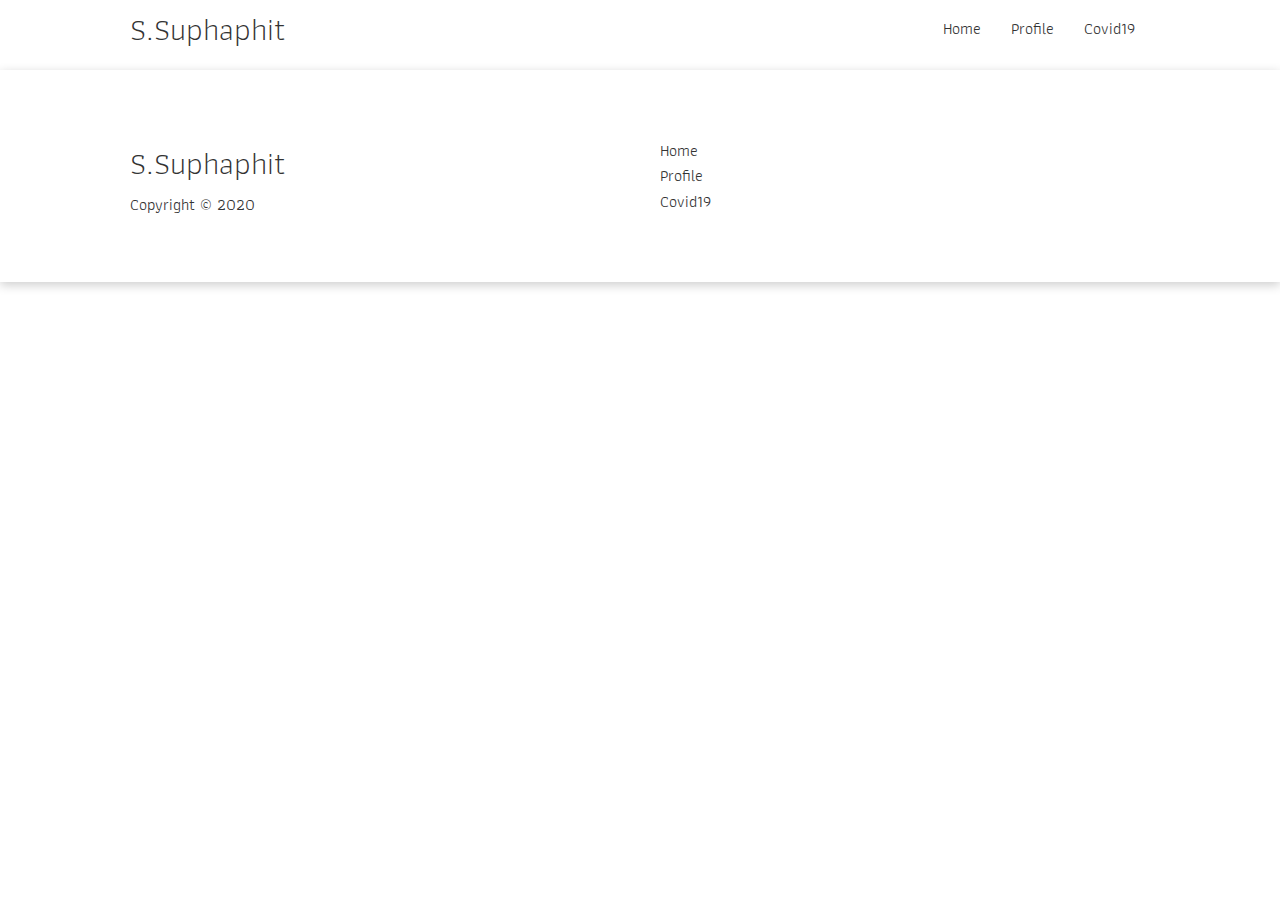
==== covid19.html @ 81d82ba7 "add footer and navbar to all page" ====
<!DOCTYPE html>
<html lang="en">
	<head>
		<meta charset="UTF-8" />
		<meta http-equiv="X-UA-Compatible" content="IE=edge" />
		<meta name="viewport" content="width=device-width, initial-scale=1.0" />
		<link rel="stylesheet" rel="preload" href="assets/css/style.css" as="style" />
		<title>Covid19</title>
	</head>
	<body>
		<!-- Navbar Section -->
		<section class="navbar">
			<div class="container flex">
				<h1>S.Suphaphit</h1>
				<nav>
					<ul>
						<li><a href="index.html">Home</a></li>
						<li><a href="profile.html">Profile</a></li>
                        <li><a href="covid19.html">Covid19</a></li>
					</ul>
				</nav>
			</div>
		</section>

        <!-- Footer Section -->
        <section>
			<footer class="footer py-5">
				<div class="container grid grid-3">
					<div>
						<h1>S.Suphaphit</h1>
						<p>Copyright &copy; 2020</p>
					</div>
					<nav>
						<ul>
							<li><a href="index.html">Home</a></li>
							<li><a href="profile.html">Profile</a></li>
							<li><a href="covid19.html">Covid19</a></li>
						</ul>
					</nav>
				</div>
			</footer>
		</section>
	</body>
</html>
---- assets/css/style.css ----
/* Table Settings */
/* 
1.Section Html Body Element Settings 
2.Section Navbar
3.Section Box
*/

@import url("https://fonts.googleapis.com/css?family=Athiti:400,500,600,700&display=swap");
@import url("https://fonts.googleapis.com/css?family=Poppins:400,500,600,700&display=swap");

/* Section Html Body Element Settings */
* {
	margin: 0;
	padding: 0;
	color: #333;
	line-height: 1.6;
	box-sizing: border-box;
	font-family: "Athiti", "Poppins";
}

ul {
	list-style-type: none;
}

a {
	text-decoration: none;
}

img {
    width: 150px;
    height: 150px;
}

h1 {
	font-weight: 300;
	line-height: 1.2;
	margin: 10px 0;
}

/* Section Utilies */
.container {
    max-width: 1100px;
    margin: 0 auto;
    padding: 0 40px;
    overflow: auto;
}

.card {
    background-color: #fff;
    color: #333;
    border-radius: 10px;
    box-shadow: 0 3px 10px rgba(0,0,0,0.2);
    padding: 20px;
    margin: 10px;
}

.flex {
    display: flex;
    justify-content: center;
    align-items: center;
}

.grid {
    display: grid;
    grid-template-columns: repeat(2, 1fr);
    gap: 20px;
    justify-content: center;
    align-items: center;
    height: 100%;
}

.btn {
  display: inline-block;
  padding: 10px 30px;
  cursor: pointer;
  border: none;
  border-radius: 5px;
  box-shadow: 0 3px 10px rgba(0,0,0,0.2);
}

.btn:hover {
  transform: scale(0.98);
}

/* Text sizes */
.md {
  font-size: 2rem;
}

.text-center {
  text-align: center;
}

/* Margin */
.my-1 {
  margin: 1rem 0;
}

.my-2 {
  margin: 1.5rem 0;
}

.my-3 {
  margin: 2rem 0;
}

.my-4 {
  margin: 3rem 0;
}

.my-5 {
  margin: 4rem 0;
}

.m-1 {
  margin: 1rem;
}

.m-2 {
  margin: 1.5rem;
}

.m-3 {
  margin: 2rem;
}

.m-4 {
  margin: 3rem;
}

.m-5 {
  margin: 4rem;
}

/* Padding */
.py-1 {
  padding: 1rem 0;
}

.py-2 {
  padding: 1.5rem 0;
}

.py-3 {
  padding: 2rem 0;
}

.py-4 {
  padding: 3rem 0;
}

.py-5 {
  padding: 4rem 0;
}

.p-1 {
  padding: 1rem;
}

.p-2 {
  padding: 1.5rem;
}

.p-3 {
  padding: 2rem;
}

.p-4 {
  padding: 3rem;
}

.p-5 {
  padding: 4rem;
}


/* Section Navbar */
.navbar {
	height: 70px;
	box-shadow: 0 3px 10px rgba(0, 0, 0, 0.2);
}

.navbar ul {
	display: flex;
}

.navbar a {
	margin: 0 5px;
	padding: 10px;
}

.navbar .flex {
	justify-content: space-between;
}


/* Section Box */
.box {
	height: 400px;
	position: relative;
}

.box h1 {
	font-size: 40px;
}

.box p {
	margin: 20px 0;
}

.box .grid {
	overflow: visible;
	grid-template-columns: 55% auto;
	gap: 30px;
}

.box-form {
	position: relative;
	top: 60px;
	height: 350px;
	width: 400px;
	padding: 40px;
	z-index: 100;
	justify-self: flex-end;
}

.box::before,
.box::after {
	content: "";
	position: absolute;
	height: 100px;
	bottom: -70px;
	right: 0;
	left: 0;
}

/* Section Box Card */
.box-card .flex {
	flex-wrap: wrap;
}

.box-card .card {
	text-align: center;
	margin: 18px 10px 40px;
	transition: transform 0.2s ease-in;
}

.box-card .card h4 {
	font-size: 20px;
	margin-bottom: 10px;
}

.box-card .card:hover {
	transform: translateY(-15px);
}

/* Section Footer */
.footer {
    background-color: #fff;
    box-shadow: 0 3px 10px rgba(0, 0, 0, 0.2);
    color:#333;
}

.footer a {
  margin: 0 10px;
}

/* Section Response Type Tablets and Under */
@media only screen and (max-width: 768px) {
	.grid,
	.box .grid,
    .box-card .grid {
		grid-template-columns: 1fr;
		grid-template-rows: 1fr;
	}

	.box {
		height: auto;
	}

	.box-text {
		text-align: center;
	}

	.box-form {
		justify-self: center;
		margin: auto;
	}
}

/* Section Response Type Mobile */
@media only screen and (max-width: 500px) {

    img {
        width: 70px;
        height: 70px;
    }

	.navbar {
		height: 110px;
	}

	.navbar .flex {
		flex-direction: column;
	}

	.navbar ul {
		padding: 10px;
		background-color: rgba(0, 0, 0, 0.1);
	}
}
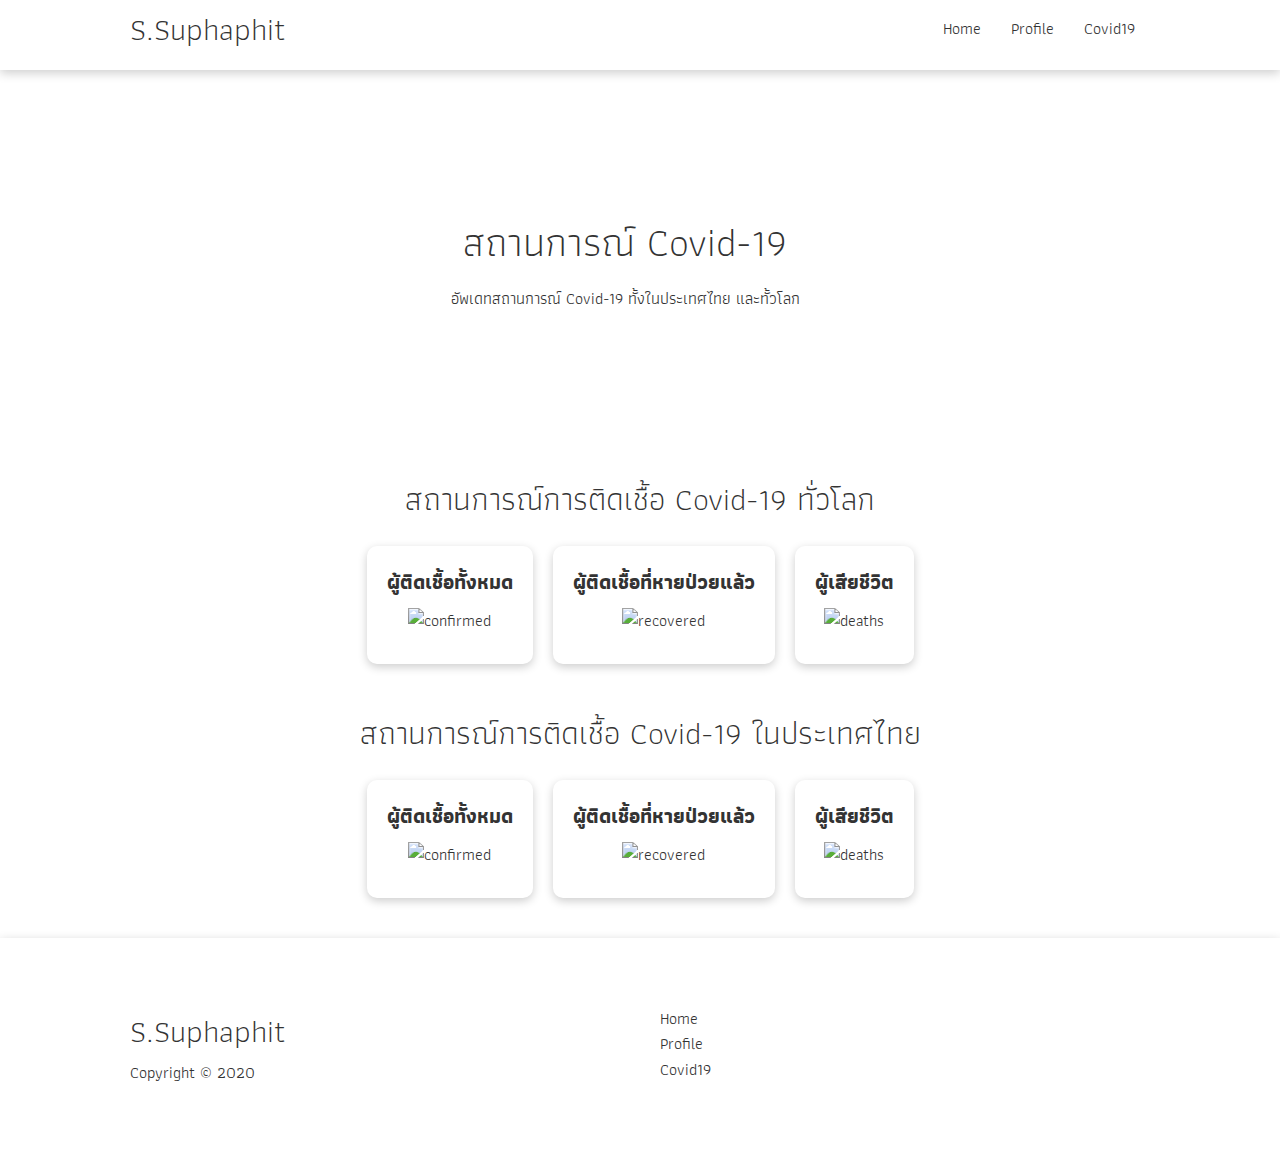
==== commit 3b28a532: "add covid19 page and file app.js" ====
--- a/covid19.html
+++ b/covid19.html
@@ -22,6 +22,78 @@
 			</div>
 		</section>
 
+        <!-- Box Section -->
+		<section class="box">
+			<div class="container grid">
+				<div class="box-text text-center">
+					<h1>สถานการณ์ Covid-19 </h1>
+					<p>อัพเดทสถานการณ์ Covid-19 ทั้งในประเทศไทย และทั้วโลก</p>
+					<h4 id="date-th"></h4>
+				</div>
+			</div>
+		</section>
+
+		<!-- Card Section -->
+		<section class="box-card">
+			<h1 class="md text-center">สถานการณ์การติดเชื้อ Covid-19 ทั่วโลก</h1>
+			<div class="container flex">
+				<div class="card">
+					<h4>ผู้ติดเชื้อทั้งหมด</h4>
+					<img
+						src="https://www.flaticon.com/svg/vstatic/svg/3845/3845289.svg?token=exp=1618568111~hmac=f410cc50648a46dc8b2641c890a4ce93"
+						alt="confirmed"
+					/>
+                    <h4 id="confirmed-global"></h4>
+				</div>
+				<div class="card">
+					<h4>ผู้ติดเชื้อที่หายป่วยแล้ว</h4>
+					<img
+						src="https://www.flaticon.com/svg/vstatic/svg/3845/3845035.svg?token=exp=1618568266~hmac=d6d80b15f7536d5287d98ff3230359c5"
+						alt="recovered"
+					/>
+                    <h4 id="recovered-global"></h4>
+				</div>
+				<div class="card">
+					<h4>ผู้เสียชีวิต</h4>
+					<img
+						src="https://www.flaticon.com/svg/vstatic/svg/3508/3508292.svg?token=exp=1618569175~hmac=68d134e0fc4f33e486a31e31ea19da22"
+						alt="deaths"
+					/>
+                    <h4 id="deaths-global"></h4>
+				</div>
+			</div>
+		</section>
+
+        <section class="box-card">
+			<h1 class="md text-center">สถานการณ์การติดเชื้อ Covid-19 ในประเทศไทย</h1>
+			<div class="container flex">
+				<div class="card">
+					<h4>ผู้ติดเชื้อทั้งหมด</h4>
+					<img
+						src="https://www.flaticon.com/svg/vstatic/svg/3845/3845289.svg?token=exp=1618568111~hmac=f410cc50648a46dc8b2641c890a4ce93"
+						alt="confirmed"
+					/>
+                    <h4 id="confirmed-th"></h4>
+				</div>
+				<div class="card">
+					<h4>ผู้ติดเชื้อที่หายป่วยแล้ว</h4>
+					<img
+						src="https://www.flaticon.com/svg/vstatic/svg/3845/3845035.svg?token=exp=1618568266~hmac=d6d80b15f7536d5287d98ff3230359c5"
+						alt="recovered"
+					/>
+                    <h4 id="recovered-th"></h4>
+				</div>
+				<div class="card">
+					<h4>ผู้เสียชีวิต</h4>
+					<img
+						src="https://www.flaticon.com/svg/vstatic/svg/3508/3508292.svg?token=exp=1618569175~hmac=68d134e0fc4f33e486a31e31ea19da22"
+						alt="deaths"
+					/>
+                    <h4 id="deaths-th"></h4>
+				</div>
+			</div>
+		</section>
+
         <!-- Footer Section -->
         <section>
 			<footer class="footer py-5">
@@ -40,5 +112,7 @@
 				</div>
 			</footer>
 		</section>
+
+        <script src="assets/js/app.js" defer></script>
 	</body>
 </html>
--- a/assets/css/style.css
+++ b/assets/css/style.css
@@ -173,6 +173,12 @@
   padding: 4rem;
 }
 
+/* Section Profile */
+.profile-img {
+    width: 100%;
+    height: 100%;
+    border-radius: 10px;
+}
 
 /* Section Navbar */
 .navbar {
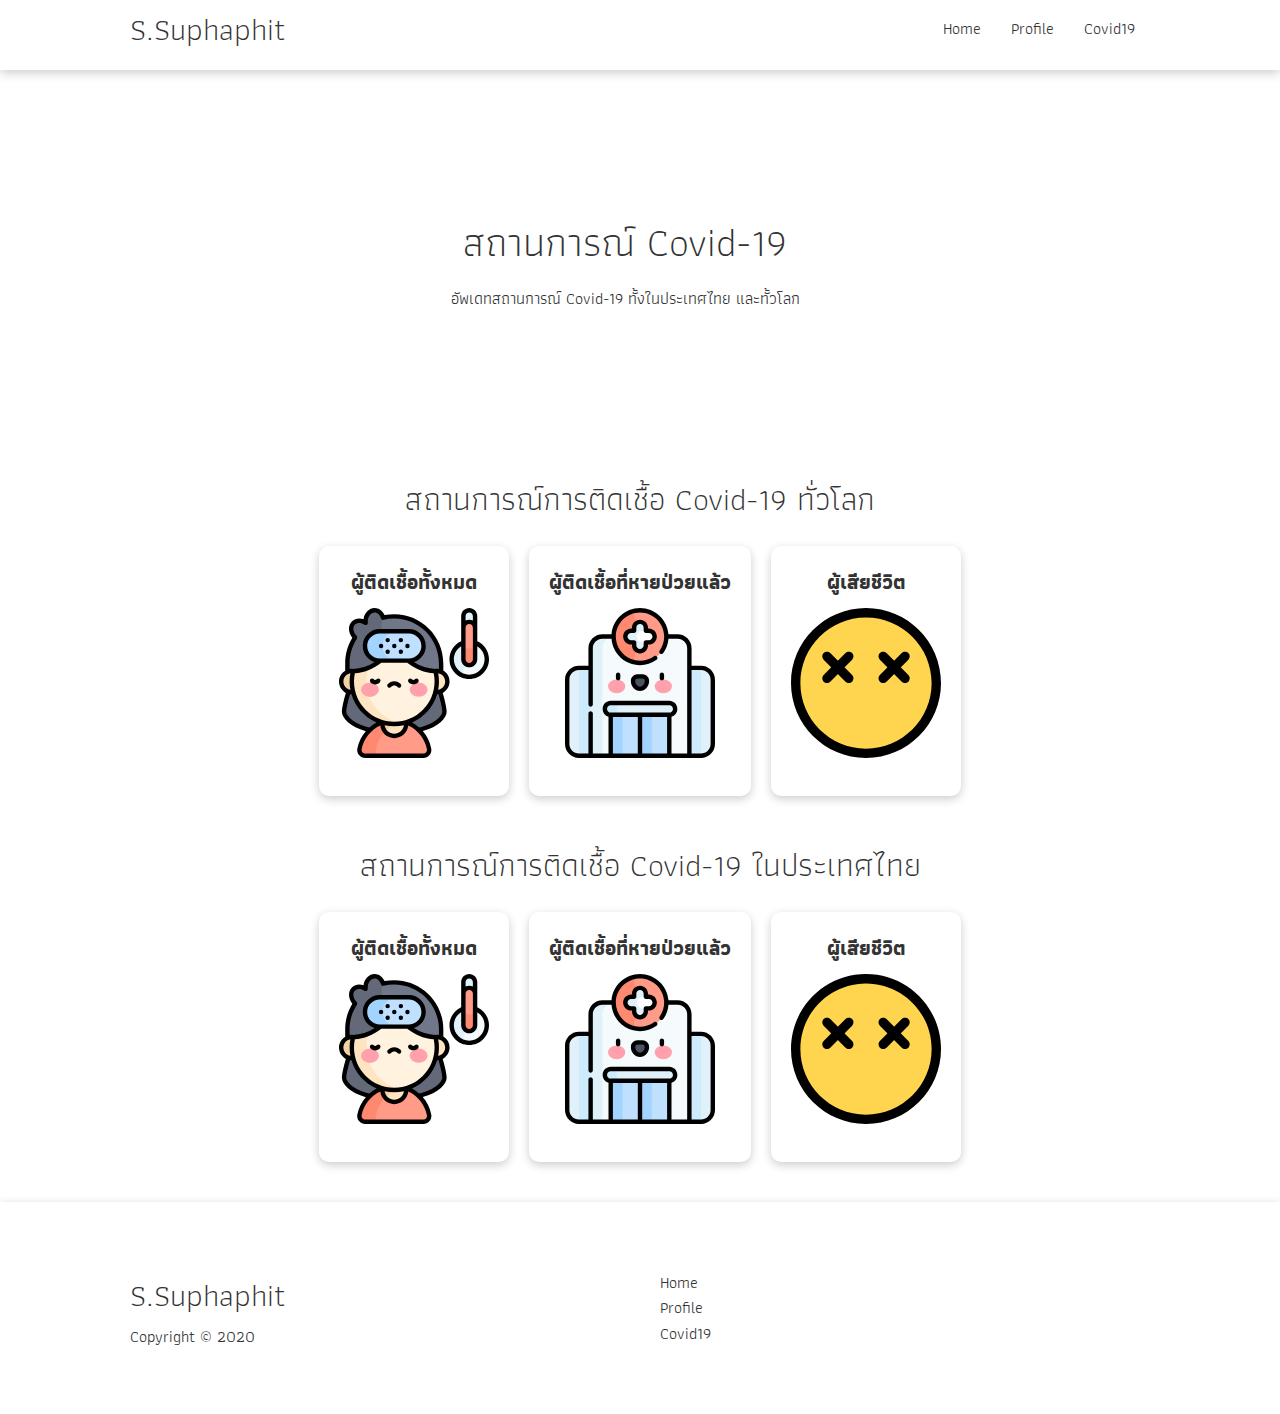
==== commit e793523a: "add picture and update code css" ====
--- a/covid19.html
+++ b/covid19.html
@@ -40,7 +40,7 @@
 				<div class="card">
 					<h4>ผู้ติดเชื้อทั้งหมด</h4>
 					<img
-						src="https://www.flaticon.com/svg/vstatic/svg/3845/3845289.svg?token=exp=1618568111~hmac=f410cc50648a46dc8b2641c890a4ce93"
+						src="assets/image/patient.svg"
 						alt="confirmed"
 					/>
                     <h4 id="confirmed-global"></h4>
@@ -48,7 +48,7 @@
 				<div class="card">
 					<h4>ผู้ติดเชื้อที่หายป่วยแล้ว</h4>
 					<img
-						src="https://www.flaticon.com/svg/vstatic/svg/3845/3845035.svg?token=exp=1618568266~hmac=d6d80b15f7536d5287d98ff3230359c5"
+						src="assets/image/hospital.svg"
 						alt="recovered"
 					/>
                     <h4 id="recovered-global"></h4>
@@ -56,7 +56,7 @@
 				<div class="card">
 					<h4>ผู้เสียชีวิต</h4>
 					<img
-						src="https://www.flaticon.com/svg/vstatic/svg/3508/3508292.svg?token=exp=1618569175~hmac=68d134e0fc4f33e486a31e31ea19da22"
+						src="assets/image/death.svg"
 						alt="deaths"
 					/>
                     <h4 id="deaths-global"></h4>
@@ -70,7 +70,7 @@
 				<div class="card">
 					<h4>ผู้ติดเชื้อทั้งหมด</h4>
 					<img
-						src="https://www.flaticon.com/svg/vstatic/svg/3845/3845289.svg?token=exp=1618568111~hmac=f410cc50648a46dc8b2641c890a4ce93"
+						src="assets/image/patient.svg"
 						alt="confirmed"
 					/>
                     <h4 id="confirmed-th"></h4>
@@ -78,7 +78,7 @@
 				<div class="card">
 					<h4>ผู้ติดเชื้อที่หายป่วยแล้ว</h4>
 					<img
-						src="https://www.flaticon.com/svg/vstatic/svg/3845/3845035.svg?token=exp=1618568266~hmac=d6d80b15f7536d5287d98ff3230359c5"
+						src="assets/image/hospital.svg"
 						alt="recovered"
 					/>
                     <h4 id="recovered-th"></h4>
@@ -86,7 +86,7 @@
 				<div class="card">
 					<h4>ผู้เสียชีวิต</h4>
 					<img
-						src="https://www.flaticon.com/svg/vstatic/svg/3508/3508292.svg?token=exp=1618569175~hmac=68d134e0fc4f33e486a31e31ea19da22"
+						src="assets/image/death.svg"
 						alt="deaths"
 					/>
                     <h4 id="deaths-th"></h4>
--- a/assets/css/style.css
+++ b/assets/css/style.css
@@ -92,81 +92,23 @@
 }
 
 /* Margin */
-.my-1 {
-  margin: 1rem 0;
-}
-
 .my-2 {
   margin: 1.5rem 0;
 }
 
-.my-3 {
-  margin: 2rem 0;
-}
-
-.my-4 {
-  margin: 3rem 0;
-}
-
 .my-5 {
   margin: 4rem 0;
 }
 
-.m-1 {
-  margin: 1rem;
-}
-
-.m-2 {
-  margin: 1.5rem;
-}
-
-.m-3 {
-  margin: 2rem;
-}
-
-.m-4 {
-  margin: 3rem;
-}
-
-.m-5 {
-  margin: 4rem;
-}
 
 /* Padding */
-.py-1 {
-  padding: 1rem 0;
-}
 
 .py-2 {
   padding: 1.5rem 0;
 }
 
-.py-3 {
-  padding: 2rem 0;
-}
-
-.py-4 {
-  padding: 3rem 0;
-}
-
 .py-5 {
   padding: 4rem 0;
-}
-
-.p-1 {
-  padding: 1rem;
-}
-
-.p-2 {
-  padding: 1.5rem;
-}
-
-.p-3 {
-  padding: 2rem;
-}
-
-.p-4 {
-  padding: 3rem;
 }
 
 .p-5 {
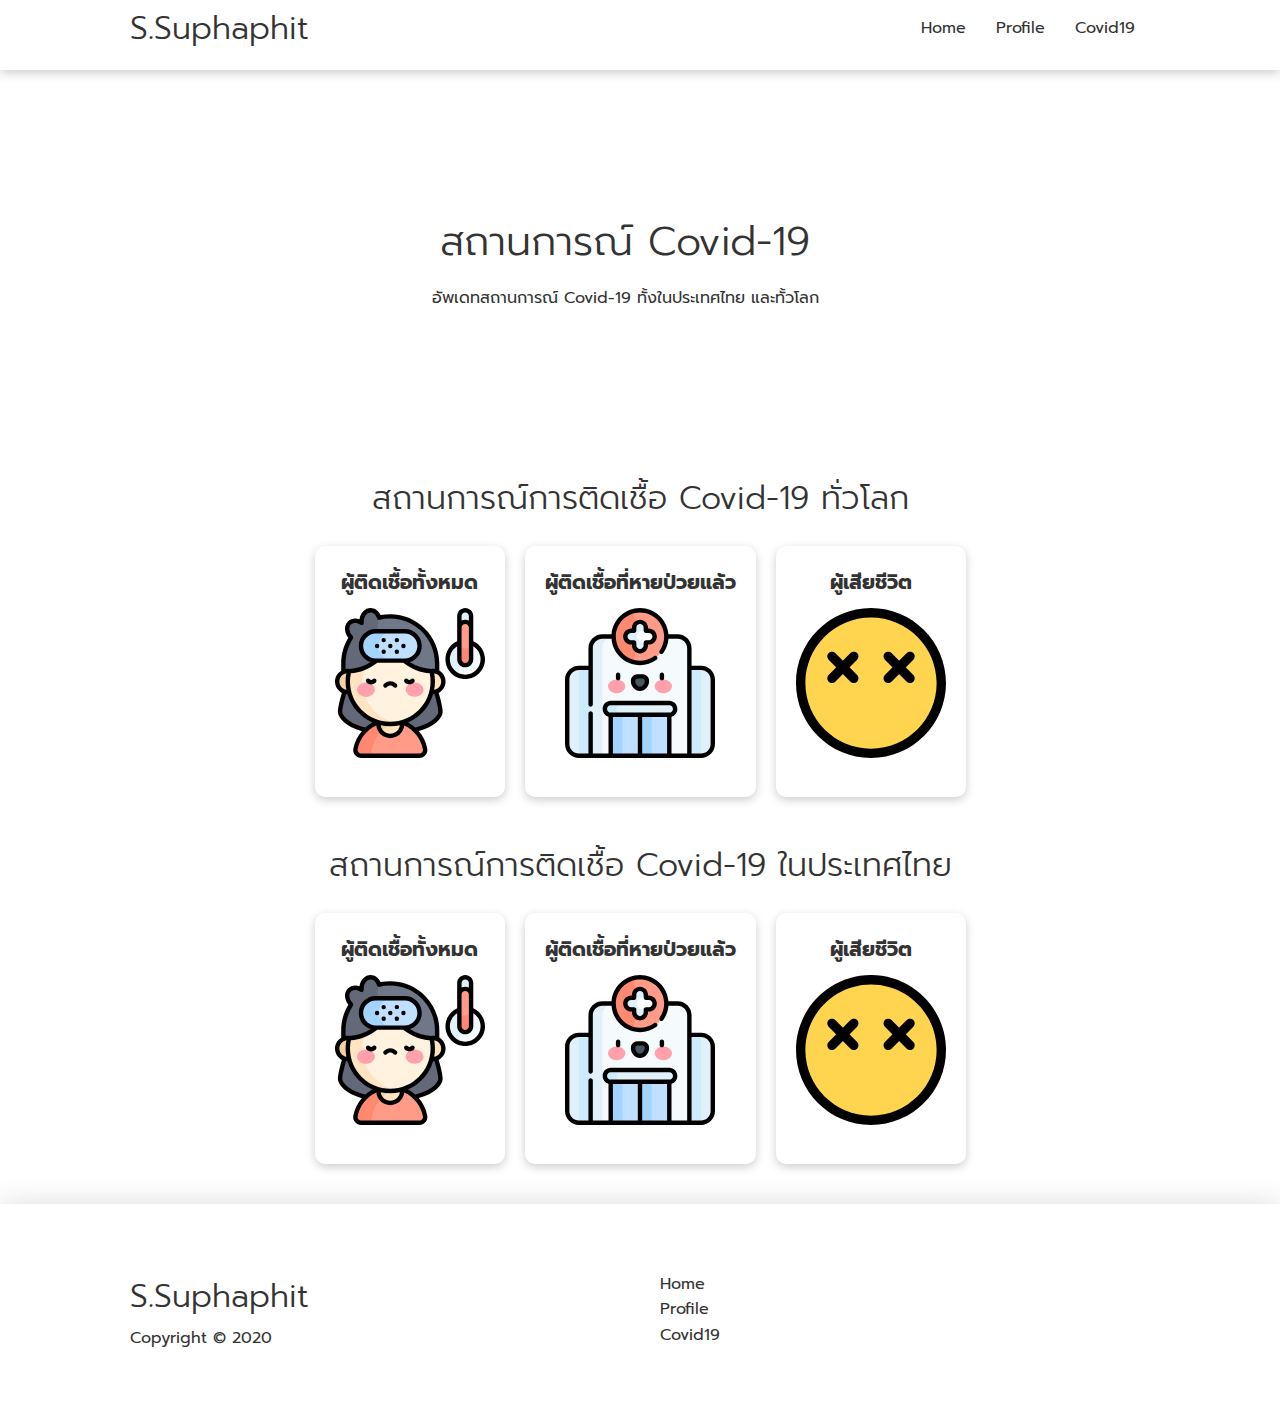
==== commit 3d068c28: "update javascript and css minify" ====
--- a/covid19.html
+++ b/covid19.html
@@ -1,118 +1,100 @@
 <!DOCTYPE html>
 <html lang="en">
-	<head>
-		<meta charset="UTF-8" />
-		<meta http-equiv="X-UA-Compatible" content="IE=edge" />
-		<meta name="viewport" content="width=device-width, initial-scale=1.0" />
-		<link rel="stylesheet" rel="preload" href="assets/css/style.css" as="style" />
-		<title>Covid19</title>
-	</head>
-	<body>
-		<!-- Navbar Section -->
-		<section class="navbar">
-			<div class="container flex">
-				<h1>S.Suphaphit</h1>
-				<nav>
-					<ul>
-						<li><a href="index.html">Home</a></li>
-						<li><a href="profile.html">Profile</a></li>
-                        <li><a href="covid19.html">Covid19</a></li>
-					</ul>
-				</nav>
-			</div>
-		</section>
+  <head>
+    <meta charset="UTF-8" />
+    <meta http-equiv="X-UA-Compatible" content="IE=edge" />
+    <meta name="viewport" content="width=device-width, initial-scale=1.0" />
+    <link rel="stylesheet" rel="preload" href="assets/css/style.css" as="style" />
+    <title>Covid19</title>
+  </head>
+  <body>
+    <!-- Navbar Section -->
+    <section class="navbar">
+      <div class="container flex">
+        <h1>S.Suphaphit</h1>
+        <nav>
+          <ul>
+            <li><a href="index.html">Home</a></li>
+            <li><a href="profile.html">Profile</a></li>
+            <li><a href="covid19.html">Covid19</a></li>
+          </ul>
+        </nav>
+      </div>
+    </section>
 
-        <!-- Box Section -->
-		<section class="box">
-			<div class="container grid">
-				<div class="box-text text-center">
-					<h1>สถานการณ์ Covid-19 </h1>
-					<p>อัพเดทสถานการณ์ Covid-19 ทั้งในประเทศไทย และทั้วโลก</p>
-					<h4 id="date-th"></h4>
-				</div>
-			</div>
-		</section>
+    <!-- Box Section -->
+    <section class="box">
+      <div class="container grid">
+        <div class="box-text text-center">
+          <h1>สถานการณ์ Covid-19</h1>
+          <p>อัพเดทสถานการณ์ Covid-19 ทั้งในประเทศไทย และทั้วโลก</p>
+          <h4 id="date-th"></h4>
+        </div>
+      </div>
+    </section>
 
-		<!-- Card Section -->
-		<section class="box-card">
-			<h1 class="md text-center">สถานการณ์การติดเชื้อ Covid-19 ทั่วโลก</h1>
-			<div class="container flex">
-				<div class="card">
-					<h4>ผู้ติดเชื้อทั้งหมด</h4>
-					<img
-						src="assets/image/patient.svg"
-						alt="confirmed"
-					/>
-                    <h4 id="confirmed-global"></h4>
-				</div>
-				<div class="card">
-					<h4>ผู้ติดเชื้อที่หายป่วยแล้ว</h4>
-					<img
-						src="assets/image/hospital.svg"
-						alt="recovered"
-					/>
-                    <h4 id="recovered-global"></h4>
-				</div>
-				<div class="card">
-					<h4>ผู้เสียชีวิต</h4>
-					<img
-						src="assets/image/death.svg"
-						alt="deaths"
-					/>
-                    <h4 id="deaths-global"></h4>
-				</div>
-			</div>
-		</section>
+    <!-- Card Section -->
+    <section class="box-card">
+      <h1 class="md text-center">สถานการณ์การติดเชื้อ Covid-19 ทั่วโลก</h1>
+      <div class="container flex">
+        <div class="card">
+          <h4>ผู้ติดเชื้อทั้งหมด</h4>
+          <img src="assets/image/patient.svg" alt="confirmed" />
+          <h4 id="confirmed-global"></h4>
+        </div>
+        <div class="card">
+          <h4>ผู้ติดเชื้อที่หายป่วยแล้ว</h4>
+          <img src="assets/image/hospital.svg" alt="recovered" />
+          <h4 id="recovered-global"></h4>
+        </div>
+        <div class="card">
+          <h4>ผู้เสียชีวิต</h4>
+          <img src="assets/image/death.svg" alt="deaths" />
+          <h4 id="deaths-global"></h4>
+        </div>
+      </div>
+    </section>
 
-        <section class="box-card">
-			<h1 class="md text-center">สถานการณ์การติดเชื้อ Covid-19 ในประเทศไทย</h1>
-			<div class="container flex">
-				<div class="card">
-					<h4>ผู้ติดเชื้อทั้งหมด</h4>
-					<img
-						src="assets/image/patient.svg"
-						alt="confirmed"
-					/>
-                    <h4 id="confirmed-th"></h4>
-				</div>
-				<div class="card">
-					<h4>ผู้ติดเชื้อที่หายป่วยแล้ว</h4>
-					<img
-						src="assets/image/hospital.svg"
-						alt="recovered"
-					/>
-                    <h4 id="recovered-th"></h4>
-				</div>
-				<div class="card">
-					<h4>ผู้เสียชีวิต</h4>
-					<img
-						src="assets/image/death.svg"
-						alt="deaths"
-					/>
-                    <h4 id="deaths-th"></h4>
-				</div>
-			</div>
-		</section>
+    <section class="box-card">
+      <h1 class="md text-center">สถานการณ์การติดเชื้อ Covid-19 ในประเทศไทย</h1>
+      <div class="container flex">
+        <div class="card">
+          <h4>ผู้ติดเชื้อทั้งหมด</h4>
+          <img src="assets/image/patient.svg" alt="confirmed" />
+          <h4 id="confirmed-th"></h4>
+        </div>
+        <div class="card">
+          <h4>ผู้ติดเชื้อที่หายป่วยแล้ว</h4>
+          <img src="assets/image/hospital.svg" alt="recovered" />
+          <h4 id="recovered-th"></h4>
+        </div>
+        <div class="card">
+          <h4>ผู้เสียชีวิต</h4>
+          <img src="assets/image/death.svg" alt="deaths" />
+          <h4 id="deaths-th"></h4>
+        </div>
+      </div>
+    </section>
 
-        <!-- Footer Section -->
-        <section>
-			<footer class="footer py-5">
-				<div class="container grid grid-3">
-					<div>
-						<h1>S.Suphaphit</h1>
-						<p>Copyright &copy; 2020</p>
-					</div>
-					<nav>
-						<ul>
-							<li><a href="index.html">Home</a></li>
-							<li><a href="profile.html">Profile</a></li>
-							<li><a href="covid19.html">Covid19</a></li>
-						</ul>
-					</nav>
-				</div>
-			</footer>
-		</section>
+    <!-- Footer Section -->
+    <section>
+      <footer class="footer py-5">
+        <div class="container grid grid-3">
+          <div>
+            <h1>S.Suphaphit</h1>
+            <p>Copyright &copy; 2020</p>
+          </div>
+          <nav>
+            <ul>
+              <li><a href="index.html">Home</a></li>
+              <li><a href="profile.html">Profile</a></li>
+              <li><a href="covid19.html">Covid19</a></li>
+            </ul>
+          </nav>
+        </div>
+      </footer>
+    </section>
 
-        <script src="assets/js/app.js" defer></script>
-	</body>
+    <script src="assets/js/app.min.js" defer></script>
+  </body>
 </html>
--- a/assets/css/style.css
+++ b/assets/css/style.css
@@ -5,68 +5,68 @@
 3.Section Box
 */
 
-@import url("https://fonts.googleapis.com/css?family=Athiti:400,500,600,700&display=swap");
-@import url("https://fonts.googleapis.com/css?family=Poppins:400,500,600,700&display=swap");
+@import url('https://fonts.googleapis.com/css?family=Athiti:400,500,600,700&display=swap');
+@import url('https://fonts.googleapis.com/css?family=Prompt:400,500,600,700&display=swap');
 
 /* Section Html Body Element Settings */
 * {
-	margin: 0;
-	padding: 0;
-	color: #333;
-	line-height: 1.6;
-	box-sizing: border-box;
-	font-family: "Athiti", "Poppins";
+  margin: 0;
+  padding: 0;
+  color: #333;
+  line-height: 1.6;
+  box-sizing: border-box;
+  font-family: 'Prompt';
 }
 
 ul {
-	list-style-type: none;
+  list-style-type: none;
 }
 
 a {
-	text-decoration: none;
+  text-decoration: none;
 }
 
 img {
-    width: 150px;
-    height: 150px;
+  width: 150px;
+  height: 150px;
 }
 
 h1 {
-	font-weight: 300;
-	line-height: 1.2;
-	margin: 10px 0;
+  font-weight: 300;
+  line-height: 1.2;
+  margin: 10px 0;
 }
 
 /* Section Utilies */
 .container {
-    max-width: 1100px;
-    margin: 0 auto;
-    padding: 0 40px;
-    overflow: auto;
+  max-width: 1100px;
+  margin: 0 auto;
+  padding: 0 40px;
+  overflow: auto;
 }
 
 .card {
-    background-color: #fff;
-    color: #333;
-    border-radius: 10px;
-    box-shadow: 0 3px 10px rgba(0,0,0,0.2);
-    padding: 20px;
-    margin: 10px;
+  background-color: #fff;
+  color: #333;
+  border-radius: 10px;
+  box-shadow: 0 3px 10px rgba(0, 0, 0, 0.2);
+  padding: 20px;
+  margin: 10px;
 }
 
 .flex {
-    display: flex;
-    justify-content: center;
-    align-items: center;
+  display: flex;
+  justify-content: center;
+  align-items: center;
 }
 
 .grid {
-    display: grid;
-    grid-template-columns: repeat(2, 1fr);
-    gap: 20px;
-    justify-content: center;
-    align-items: center;
-    height: 100%;
+  display: grid;
+  grid-template-columns: repeat(2, 1fr);
+  gap: 20px;
+  justify-content: center;
+  align-items: center;
+  height: 100%;
 }
 
 .btn {
@@ -75,7 +75,7 @@
   cursor: pointer;
   border: none;
   border-radius: 5px;
-  box-shadow: 0 3px 10px rgba(0,0,0,0.2);
+  box-shadow: 0 3px 10px rgba(0, 0, 0, 0.2);
 }
 
 .btn:hover {
@@ -100,7 +100,6 @@
   margin: 4rem 0;
 }
 
-
 /* Padding */
 
 .py-2 {
@@ -117,96 +116,100 @@
 
 /* Section Profile */
 .profile-img {
-    width: 100%;
-    height: 100%;
-    border-radius: 10px;
+  width: 100%;
+  height: 100%;
+  border-radius: 10px;
 }
 
 /* Section Navbar */
 .navbar {
-	height: 70px;
-	box-shadow: 0 3px 10px rgba(0, 0, 0, 0.2);
+  height: 70px;
+  box-shadow: 0 3px 10px rgba(0, 0, 0, 0.2);
 }
 
 .navbar ul {
-	display: flex;
+  display: flex;
 }
 
 .navbar a {
-	margin: 0 5px;
-	padding: 10px;
+  margin: 0 5px;
+  padding: 10px;
 }
 
 .navbar .flex {
-	justify-content: space-between;
-}
-
+  justify-content: space-between;
+}
 
 /* Section Box */
 .box {
-	height: 400px;
-	position: relative;
+  height: 400px;
+  position: relative;
 }
 
 .box h1 {
-	font-size: 40px;
+  font-size: 40px;
 }
 
 .box p {
-	margin: 20px 0;
+  margin: 20px 0;
 }
 
 .box .grid {
-	overflow: visible;
-	grid-template-columns: 55% auto;
-	gap: 30px;
+  overflow: visible;
+  grid-template-columns: 55% auto;
+  gap: 30px;
 }
 
 .box-form {
-	position: relative;
-	top: 60px;
-	height: 350px;
-	width: 400px;
-	padding: 40px;
-	z-index: 100;
-	justify-self: flex-end;
+  position: relative;
+  top: 60px;
+  height: 350px;
+  width: 400px;
+  padding: 40px;
+  z-index: 100;
+  justify-self: flex-end;
 }
 
 .box::before,
 .box::after {
-	content: "";
-	position: absolute;
-	height: 100px;
-	bottom: -70px;
-	right: 0;
-	left: 0;
+  content: '';
+  position: absolute;
+  height: 100px;
+  bottom: -70px;
+  right: 0;
+  left: 0;
+}
+
+.box-detail {
+  padding: 10rem 0;
+  height: 700px;
 }
 
 /* Section Box Card */
 .box-card .flex {
-	flex-wrap: wrap;
+  flex-wrap: wrap;
 }
 
 .box-card .card {
-	text-align: center;
-	margin: 18px 10px 40px;
-	transition: transform 0.2s ease-in;
+  text-align: center;
+  margin: 18px 10px 40px;
+  transition: transform 0.2s ease-in;
 }
 
 .box-card .card h4 {
-	font-size: 20px;
-	margin-bottom: 10px;
+  font-size: 20px;
+  margin-bottom: 10px;
 }
 
 .box-card .card:hover {
-	transform: translateY(-15px);
+  transform: translateY(-15px);
 }
 
 /* Section Footer */
 .footer {
-    background-color: #fff;
-    box-shadow: 0 3px 10px rgba(0, 0, 0, 0.2);
-    color:#333;
+  background-color: #fff;
+  box-shadow: 0 5px 30px rgba(0, 0, 0, 0.2);
+  color: #333;
 }
 
 .footer a {
@@ -215,45 +218,60 @@
 
 /* Section Response Type Tablets and Under */
 @media only screen and (max-width: 768px) {
-	.grid,
-	.box .grid,
-    .box-card .grid {
-		grid-template-columns: 1fr;
-		grid-template-rows: 1fr;
-	}
-
-	.box {
-		height: auto;
-	}
-
-	.box-text {
-		text-align: center;
-	}
-
-	.box-form {
-		justify-self: center;
-		margin: auto;
-	}
+  .grid,
+  .box .grid,
+  .box-card .grid,
+  .footer .grid {
+    grid-template-columns: 1fr;
+    grid-template-rows: 1fr;
+  }
+
+  .box {
+    height: auto;
+  }
+
+  .box-text {
+    text-align: center;
+  }
+
+  .box-form {
+    justify-self: center;
+    margin: auto;
+  }
 }
 
 /* Section Response Type Mobile */
 @media only screen and (max-width: 500px) {
-
-    img {
-        width: 70px;
-        height: 70px;
-    }
-
-	.navbar {
-		height: 110px;
-	}
-
-	.navbar .flex {
-		flex-direction: column;
-	}
-
-	.navbar ul {
-		padding: 10px;
-		background-color: rgba(0, 0, 0, 0.1);
-	}
-}
+  img {
+    width: 70px;
+    height: 70px;
+  }
+
+  .navbar {
+    height: 110px;
+  }
+
+  .navbar .flex {
+    flex-direction: column;
+  }
+
+  .navbar ul {
+    padding: 10px;
+    background-color: rgba(0, 0, 0, 0.1);
+    border-radius: 12px;
+  }
+
+  .box-form {
+    width: 95%;
+  }
+
+  .box-detail {
+    padding: 10rem 0;
+    height: 500px;
+  }
+
+  .profile-img {
+    width: 250px;
+    height: 250px;
+  }
+}
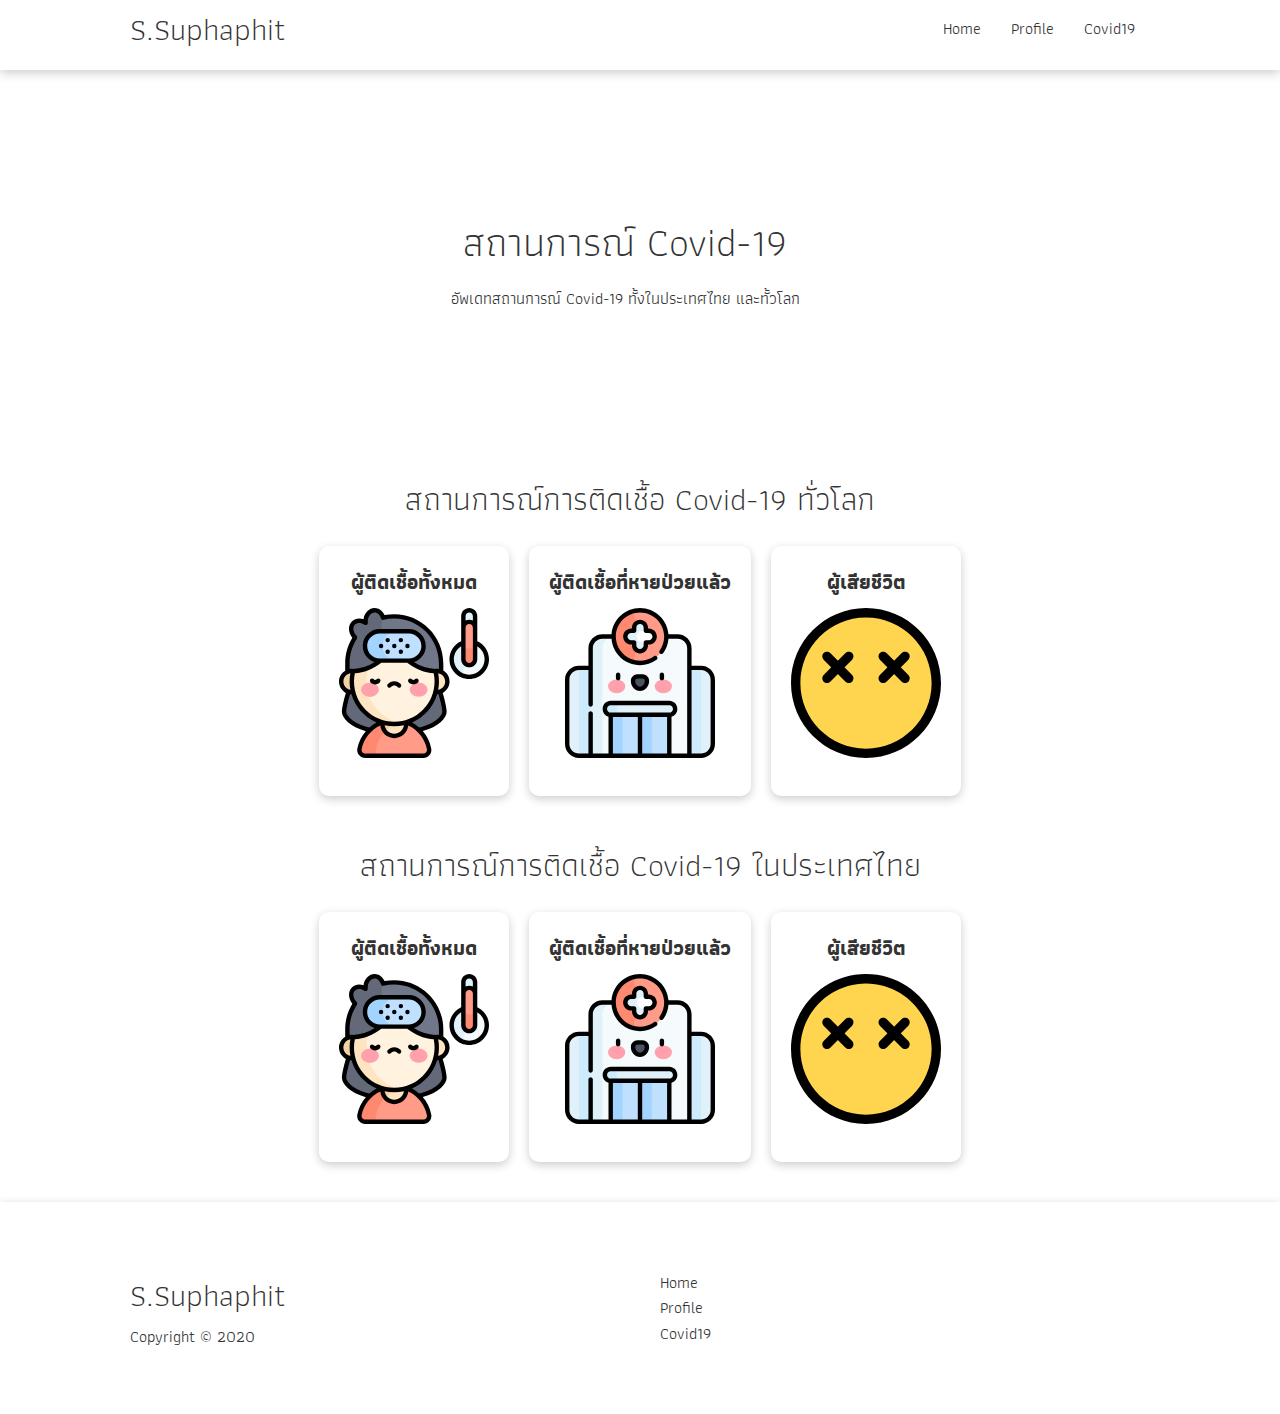
==== commit 2cc7c55d: "Update function && comments" ====
--- a/covid19.html
+++ b/covid19.html
@@ -1,100 +1,102 @@
 <!DOCTYPE html>
 <html lang="en">
-  <head>
-    <meta charset="UTF-8" />
-    <meta http-equiv="X-UA-Compatible" content="IE=edge" />
-    <meta name="viewport" content="width=device-width, initial-scale=1.0" />
-    <link rel="stylesheet" rel="preload" href="assets/css/style.css" as="style" />
-    <title>Covid19</title>
-  </head>
-  <body>
-    <!-- Navbar Section -->
-    <section class="navbar">
-      <div class="container flex">
-        <h1>S.Suphaphit</h1>
-        <nav>
-          <ul>
-            <li><a href="index.html">Home</a></li>
-            <li><a href="profile.html">Profile</a></li>
-            <li><a href="covid19.html">Covid19</a></li>
-          </ul>
-        </nav>
-      </div>
-    </section>
+	<head>
+		<meta charset="UTF-8" />
+		<meta http-equiv="X-UA-Compatible" content="IE=edge" />
+		<meta name="viewport" content="width=device-width, initial-scale=1.0" />
+		<link rel="stylesheet" rel="preload" href="assets/css/style.css" as="style" />
+    <link rel="stylesheet" rel="preload" href="assets/css/style.min.css" as="style" />
+		<title>Covid19</title>
+	</head>
+	<body>
+		<!-- Navbar Section -->
+		<section class="navbar">
+			<div class="container flex">
+				<h1>S.Suphaphit</h1>
+				<nav>
+					<ul>
+						<li><a href="index.html">Home</a></li>
+						<li><a href="profile.html">Profile</a></li>
+						<li><a href="covid19.html">Covid19</a></li>
+					</ul>
+				</nav>
+			</div>
+		</section>
 
-    <!-- Box Section -->
-    <section class="box">
-      <div class="container grid">
-        <div class="box-text text-center">
-          <h1>สถานการณ์ Covid-19</h1>
-          <p>อัพเดทสถานการณ์ Covid-19 ทั้งในประเทศไทย และทั้วโลก</p>
-          <h4 id="date-th"></h4>
-        </div>
-      </div>
-    </section>
+		<!-- Box Section -->
+		<section class="box">
+			<div class="container grid">
+				<div class="box-text text-center">
+					<h1>สถานการณ์ Covid-19</h1>
+					<p>อัพเดทสถานการณ์ Covid-19 ทั้งในประเทศไทย และทั้วโลก</p>
+					<h4 id="date-th"></h4>
+				</div>
+			</div>
+		</section>
 
-    <!-- Card Section -->
-    <section class="box-card">
-      <h1 class="md text-center">สถานการณ์การติดเชื้อ Covid-19 ทั่วโลก</h1>
-      <div class="container flex">
-        <div class="card">
-          <h4>ผู้ติดเชื้อทั้งหมด</h4>
-          <img src="assets/image/patient.svg" alt="confirmed" />
-          <h4 id="confirmed-global"></h4>
-        </div>
-        <div class="card">
-          <h4>ผู้ติดเชื้อที่หายป่วยแล้ว</h4>
-          <img src="assets/image/hospital.svg" alt="recovered" />
-          <h4 id="recovered-global"></h4>
-        </div>
-        <div class="card">
-          <h4>ผู้เสียชีวิต</h4>
-          <img src="assets/image/death.svg" alt="deaths" />
-          <h4 id="deaths-global"></h4>
-        </div>
-      </div>
-    </section>
+		<!-- Card Section Covid-global -->
+		<section class="box-card">
+			<h1 class="md text-center">สถานการณ์การติดเชื้อ Covid-19 ทั่วโลก</h1>
+			<div class="container flex">
+				<div class="card">
+					<h4>ผู้ติดเชื้อทั้งหมด</h4>
+					<img src="assets/image/patient.svg" alt="confirmed" />
+					<h4 id="confirmed-global"></h4>
+				</div>
+				<div class="card">
+					<h4>ผู้ติดเชื้อที่หายป่วยแล้ว</h4>
+					<img src="assets/image/hospital.svg" alt="recovered" />
+					<h4 id="recovered-global"></h4>
+				</div>
+				<div class="card">
+					<h4>ผู้เสียชีวิต</h4>
+					<img src="assets/image/death.svg" alt="deaths" />
+					<h4 id="deaths-global"></h4>
+				</div>
+			</div>
+		</section>
 
-    <section class="box-card">
-      <h1 class="md text-center">สถานการณ์การติดเชื้อ Covid-19 ในประเทศไทย</h1>
-      <div class="container flex">
-        <div class="card">
-          <h4>ผู้ติดเชื้อทั้งหมด</h4>
-          <img src="assets/image/patient.svg" alt="confirmed" />
-          <h4 id="confirmed-th"></h4>
-        </div>
-        <div class="card">
-          <h4>ผู้ติดเชื้อที่หายป่วยแล้ว</h4>
-          <img src="assets/image/hospital.svg" alt="recovered" />
-          <h4 id="recovered-th"></h4>
-        </div>
-        <div class="card">
-          <h4>ผู้เสียชีวิต</h4>
-          <img src="assets/image/death.svg" alt="deaths" />
-          <h4 id="deaths-th"></h4>
-        </div>
-      </div>
-    </section>
+		<!-- Card Section Covid-th -->
+		<section class="box-card">
+			<h1 class="md text-center">สถานการณ์การติดเชื้อ Covid-19 ในประเทศไทย</h1>
+			<div class="container flex">
+				<div class="card">
+					<h4>ผู้ติดเชื้อทั้งหมด</h4>
+					<img src="assets/image/patient.svg" alt="confirmed" />
+					<h4 id="confirmed-th"></h4>
+				</div>
+				<div class="card">
+					<h4>ผู้ติดเชื้อที่หายป่วยแล้ว</h4>
+					<img src="assets/image/hospital.svg" alt="recovered" />
+					<h4 id="recovered-th"></h4>
+				</div>
+				<div class="card">
+					<h4>ผู้เสียชีวิต</h4>
+					<img src="assets/image/death.svg" alt="deaths" />
+					<h4 id="deaths-th"></h4>
+				</div>
+			</div>
+		</section>
 
-    <!-- Footer Section -->
-    <section>
-      <footer class="footer py-5">
-        <div class="container grid grid-3">
-          <div>
-            <h1>S.Suphaphit</h1>
-            <p>Copyright &copy; 2020</p>
-          </div>
-          <nav>
-            <ul>
-              <li><a href="index.html">Home</a></li>
-              <li><a href="profile.html">Profile</a></li>
-              <li><a href="covid19.html">Covid19</a></li>
-            </ul>
-          </nav>
-        </div>
-      </footer>
-    </section>
+		<!-- Footer Section -->
+		<section>
+			<footer class="footer py-5">
+				<div class="container grid grid-3">
+					<div>
+						<h1>S.Suphaphit</h1>
+						<p>Copyright &copy; 2020</p>
+					</div>
+					<nav>
+						<ul>
+							<li><a href="index.html">Home</a></li>
+							<li><a href="profile.html">Profile</a></li>
+							<li><a href="covid19.html">Covid19</a></li>
+						</ul>
+					</nav>
+				</div>
+			</footer>
+		</section>
 
-    <script src="assets/js/app.min.js" defer></script>
-  </body>
+		<script src="assets/js/app.js" defer></script>
+	</body>
 </html>
--- a/assets/css/style.min.css
+++ b/assets/css/style.min.css
@@ -0,0 +1 @@
+@import url(https://fonts.googleapis.com/css?family=Athiti:400,500,600,700&display=swap);@import url(https://fonts.googleapis.com/css?family=Poppins:400,500,600,700&display=swap);*{margin:0;padding:0;color:#333;line-height:1.6;box-sizing:border-box;font-family:Athiti,Poppins}ul{list-style-type:none}a{text-decoration:none}img{width:150px;height:150px}h1{font-weight:300;line-height:1.2;margin:10px 0}.container{max-width:1100px;margin:0 auto;padding:0 40px;overflow:auto}.card{background-color:#fff;color:#333;border-radius:10px;box-shadow:0 3px 10px rgba(0,0,0,.2);padding:20px;margin:10px}.flex{display:flex;justify-content:center;align-items:center}.grid{display:grid;grid-template-columns:repeat(2,1fr);gap:20px;justify-content:center;align-items:center;height:100%}.btn{display:inline-block;padding:10px 30px;cursor:pointer;border:none;border-radius:5px;box-shadow:0 3px 10px rgba(0,0,0,.2)}.btn:hover{transform:scale(.98)}.md{font-size:2rem}.text-center{text-align:center}.my-2{margin:1.5rem 0}.my-5{margin:4rem 0}.py-2{padding:1.5rem 0}.py-5{padding:4rem 0}.p-5{padding:4rem}.profile-img{width:100%;height:100%;border-radius:10px}.navbar{height:70px;box-shadow:0 3px 10px rgba(0,0,0,.2)}.navbar ul{display:flex}.navbar a{margin:0 5px;padding:10px}.navbar .flex{justify-content:space-between}.box{height:400px;position:relative}.box h1{font-size:40px}.box p{margin:20px 0}.box .grid{overflow:visible;grid-template-columns:55% auto;gap:30px}.box-form{position:relative;top:60px;height:350px;width:400px;padding:40px;z-index:100;justify-self:flex-end}.box::after,.box::before{content:"";position:absolute;height:100px;bottom:-70px;right:0;left:0}.box-card .flex{flex-wrap:wrap}.box-card .card{text-align:center;margin:18px 10px 40px;transition:transform .2s ease-in}.box-card .card h4{font-size:20px;margin-bottom:10px}.box-card .card:hover{transform:translateY(-15px)}.footer{background-color:#fff;box-shadow:0 3px 10px rgba(0,0,0,.2);color:#333}.footer a{margin:0 10px}@media only screen and (max-width:768px){.box .grid,.box-card .grid .footer .grid,.grid{grid-template-columns:1fr;grid-template-rows:1fr}.box{height:auto}.box-text{text-align:center}.box-form{justify-self:center;margin:auto}}@media only screen and (max-width:500px){img{width:70px;height:70px}.navbar{height:110px}.navbar .flex{flex-direction:column}.navbar ul{padding:10px;background-color:rgba(0,0,0,.1);border-radius:12px}.box-form{width:95%}.profile-img{width:250px;height:250px}}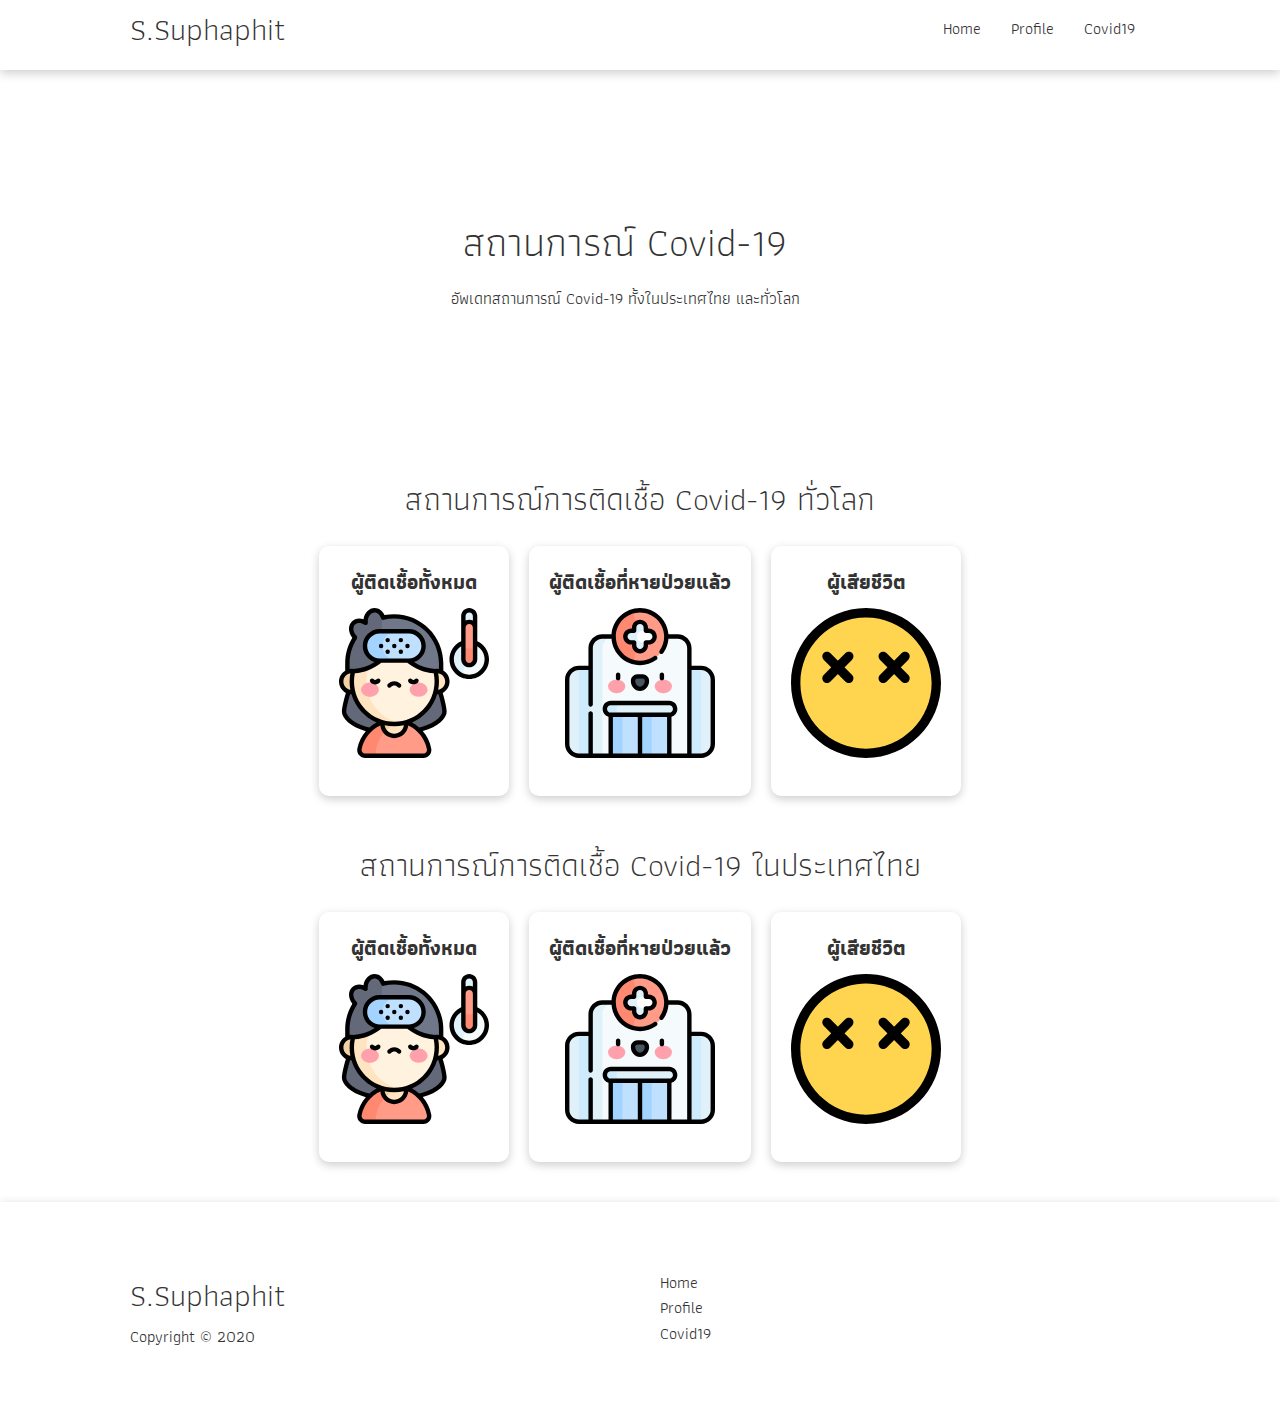
==== commit 9b513e4c: "๊Update Comment && Qc text" ====
--- a/covid19.html
+++ b/covid19.html
@@ -5,7 +5,7 @@
 		<meta http-equiv="X-UA-Compatible" content="IE=edge" />
 		<meta name="viewport" content="width=device-width, initial-scale=1.0" />
 		<link rel="stylesheet" rel="preload" href="assets/css/style.css" as="style" />
-    <link rel="stylesheet" rel="preload" href="assets/css/style.min.css" as="style" />
+		<link rel="stylesheet" rel="preload" href="assets/css/style.min.css" as="style" />
 		<title>Covid19</title>
 	</head>
 	<body>
@@ -28,7 +28,7 @@
 			<div class="container grid">
 				<div class="box-text text-center">
 					<h1>สถานการณ์ Covid-19</h1>
-					<p>อัพเดทสถานการณ์ Covid-19 ทั้งในประเทศไทย และทั้วโลก</p>
+					<p>อัพเดทสถานการณ์ Covid-19 ทั้งในประเทศไทย และทั่วโลก</p>
 					<h4 id="date-th"></h4>
 				</div>
 			</div>
--- a/assets/css/style.css
+++ b/assets/css/style.css
@@ -1,11 +1,18 @@
 /* Table Settings */
 /* 
-1.Section Html Body Element Settings 
-2.Section Navbar
-3.Section Box
+  1.Section Html Body Element Settings 
+  2.Section Utilies
+  3.Section Navbar
+  4.Section Box
+  5.Text sizes
+  6.Margin 
+  7.Padding
+  8.Section Box Card
+  9.Section Footer
+  10.Section Response Type Tablets and Under
+  11.Section Response Type Mobile
 */
 
-@import url('https://fonts.googleapis.com/css?family=Athiti:400,500,600,700&display=swap');
 @import url('https://fonts.googleapis.com/css?family=Prompt:400,500,600,700&display=swap');
 
 /* Section Html Body Element Settings */
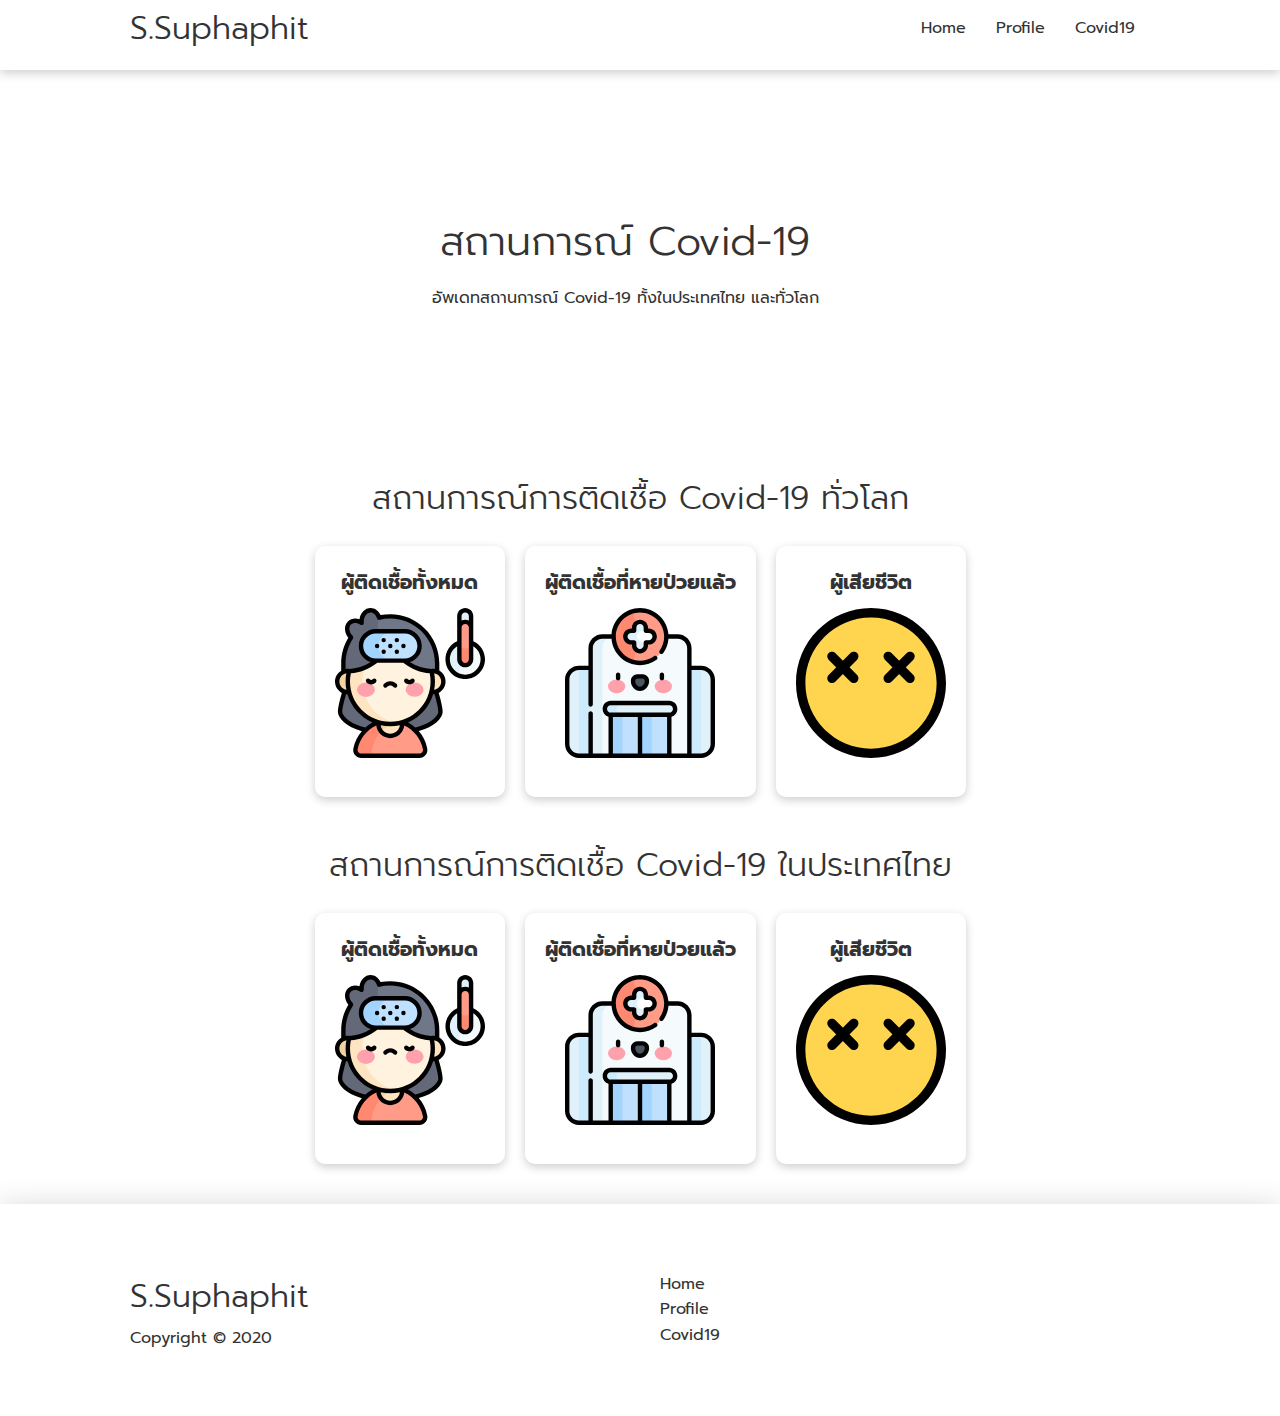
==== commit dfb24f1d: "Update css minify style.min.css" ====
--- a/covid19.html
+++ b/covid19.html
@@ -4,7 +4,7 @@
 		<meta charset="UTF-8" />
 		<meta http-equiv="X-UA-Compatible" content="IE=edge" />
 		<meta name="viewport" content="width=device-width, initial-scale=1.0" />
-		<link rel="stylesheet" rel="preload" href="assets/css/style.css" as="style" />
+		<!-- <link rel="stylesheet" rel="preload" href="assets/css/style.css" as="style" /> //development -->
 		<link rel="stylesheet" rel="preload" href="assets/css/style.min.css" as="style" />
 		<title>Covid19</title>
 	</head>
@@ -97,6 +97,6 @@
 			</footer>
 		</section>
 
-		<script src="assets/js/app.js" defer></script>
+		<script src="assets/js/app.min.js" defer></script>
 	</body>
 </html>
--- a/assets/css/style.min.css
+++ b/assets/css/style.min.css
@@ -1 +1 @@
-@import url(https://fonts.googleapis.com/css?family=Athiti:400,500,600,700&display=swap);@import url(https://fonts.googleapis.com/css?family=Poppins:400,500,600,700&display=swap);*{margin:0;padding:0;color:#333;line-height:1.6;box-sizing:border-box;font-family:Athiti,Poppins}ul{list-style-type:none}a{text-decoration:none}img{width:150px;height:150px}h1{font-weight:300;line-height:1.2;margin:10px 0}.container{max-width:1100px;margin:0 auto;padding:0 40px;overflow:auto}.card{background-color:#fff;color:#333;border-radius:10px;box-shadow:0 3px 10px rgba(0,0,0,.2);padding:20px;margin:10px}.flex{display:flex;justify-content:center;align-items:center}.grid{display:grid;grid-template-columns:repeat(2,1fr);gap:20px;justify-content:center;align-items:center;height:100%}.btn{display:inline-block;padding:10px 30px;cursor:pointer;border:none;border-radius:5px;box-shadow:0 3px 10px rgba(0,0,0,.2)}.btn:hover{transform:scale(.98)}.md{font-size:2rem}.text-center{text-align:center}.my-2{margin:1.5rem 0}.my-5{margin:4rem 0}.py-2{padding:1.5rem 0}.py-5{padding:4rem 0}.p-5{padding:4rem}.profile-img{width:100%;height:100%;border-radius:10px}.navbar{height:70px;box-shadow:0 3px 10px rgba(0,0,0,.2)}.navbar ul{display:flex}.navbar a{margin:0 5px;padding:10px}.navbar .flex{justify-content:space-between}.box{height:400px;position:relative}.box h1{font-size:40px}.box p{margin:20px 0}.box .grid{overflow:visible;grid-template-columns:55% auto;gap:30px}.box-form{position:relative;top:60px;height:350px;width:400px;padding:40px;z-index:100;justify-self:flex-end}.box::after,.box::before{content:"";position:absolute;height:100px;bottom:-70px;right:0;left:0}.box-card .flex{flex-wrap:wrap}.box-card .card{text-align:center;margin:18px 10px 40px;transition:transform .2s ease-in}.box-card .card h4{font-size:20px;margin-bottom:10px}.box-card .card:hover{transform:translateY(-15px)}.footer{background-color:#fff;box-shadow:0 3px 10px rgba(0,0,0,.2);color:#333}.footer a{margin:0 10px}@media only screen and (max-width:768px){.box .grid,.box-card .grid .footer .grid,.grid{grid-template-columns:1fr;grid-template-rows:1fr}.box{height:auto}.box-text{text-align:center}.box-form{justify-self:center;margin:auto}}@media only screen and (max-width:500px){img{width:70px;height:70px}.navbar{height:110px}.navbar .flex{flex-direction:column}.navbar ul{padding:10px;background-color:rgba(0,0,0,.1);border-radius:12px}.box-form{width:95%}.profile-img{width:250px;height:250px}}+@import url(https://fonts.googleapis.com/css?family=Prompt:400,500,600,700&display=swap);*{margin:0;padding:0;color:#333;line-height:1.6;box-sizing:border-box;font-family:Prompt}ul{list-style-type:none}a{text-decoration:none}img{width:150px;height:150px}h1{font-weight:300;line-height:1.2;margin:10px 0}.container{max-width:1100px;margin:0 auto;padding:0 40px;overflow:auto}.card{background-color:#fff;color:#333;border-radius:10px;box-shadow:0 3px 10px rgba(0,0,0,.2);padding:20px;margin:10px}.flex{display:flex;justify-content:center;align-items:center}.grid{display:grid;grid-template-columns:repeat(2,1fr);gap:20px;justify-content:center;align-items:center;height:100%}.btn{display:inline-block;padding:10px 30px;cursor:pointer;border:none;border-radius:5px;box-shadow:0 3px 10px rgba(0,0,0,.2)}.btn:hover{transform:scale(.98)}.md{font-size:2rem}.text-center{text-align:center}.my-2{margin:1.5rem 0}.my-5{margin:4rem 0}.py-2{padding:1.5rem 0}.py-5{padding:4rem 0}.p-5{padding:4rem}.profile-img{width:100%;height:100%;border-radius:10px}.navbar{height:70px;box-shadow:0 3px 10px rgba(0,0,0,.2)}.navbar ul{display:flex}.navbar a{margin:0 5px;padding:10px}.navbar .flex{justify-content:space-between}.box{height:400px;position:relative}.box h1{font-size:40px}.box p{margin:20px 0}.box .grid{overflow:visible;grid-template-columns:55% auto;gap:30px}.box-form{position:relative;top:60px;height:350px;width:400px;padding:40px;z-index:100;justify-self:flex-end}.box::after,.box::before{content:'';position:absolute;height:100px;bottom:-70px;right:0;left:0}.box-detail{padding:10rem 0;height:700px}.box-card .flex{flex-wrap:wrap}.box-card .card{text-align:center;margin:18px 10px 40px;transition:transform .2s ease-in}.box-card .card h4{font-size:20px;margin-bottom:10px}.box-card .card:hover{transform:translateY(-15px)}.footer{background-color:#fff;box-shadow:0 5px 30px rgba(0,0,0,.2);color:#333}.footer a{margin:0 10px}@media only screen and (max-width:768px){.box .grid,.box-card .grid,.footer .grid,.grid{grid-template-columns:1fr;grid-template-rows:1fr}.box{height:auto}.box-text{text-align:center}.box-form{justify-self:center;margin:auto}}@media only screen and (max-width:500px){img{width:70px;height:70px}.navbar{height:110px}.navbar .flex{flex-direction:column}.navbar ul{padding:10px;background-color:rgba(0,0,0,.1);border-radius:12px}.box-form{width:95%}.box-detail{padding:10rem 0;height:500px}.profile-img{width:250px;height:250px}}